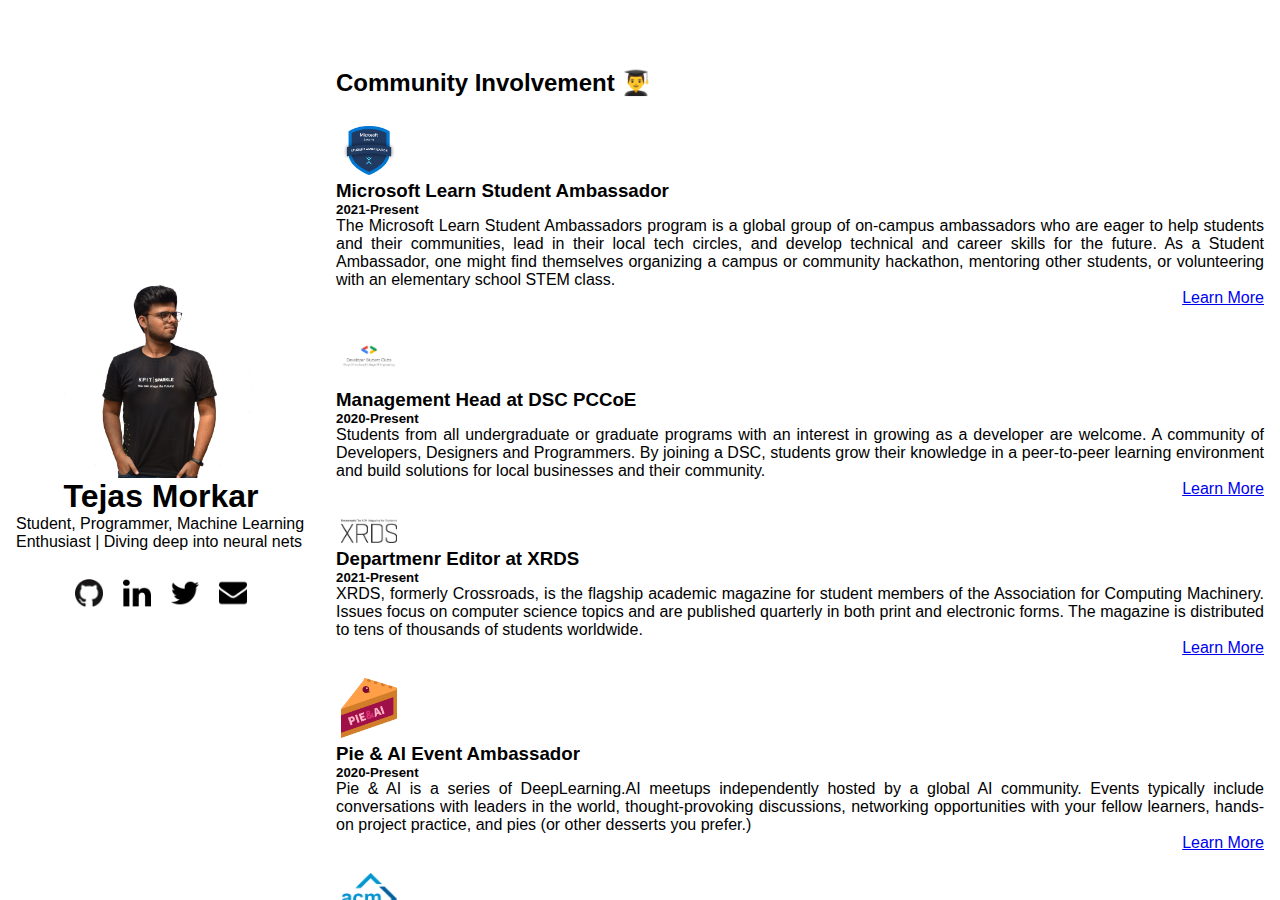
==== index.html @ 14076092 "Community involvment" ====
<!DOCTYPE html>
<html lang="en">
<head>
    <meta charset="UTF-8">
    <meta http-equiv="X-UA-Compatible" content="IE=edge">
    <meta name="viewport" content="width=device-width, initial-scale=1.0">
    <title>Tejas Morkar</title>
    <link rel="stylesheet" href="./style.css">
</head>
<body>
    <div id="main-container">
        <div id="left-container">
            <img id="main-image" src="./assets/Tejas Morkar.png" alt="My Photo">
            <h1>Tejas Morkar</h1>
            <p>
                Student, Programmer, Machine Learning Enthusiast | Diving deep into neural nets
            </p>
            <div id="icons">
                <a href="https://github.com/tejasmorkar" target="_blank" rel="noopener noreferrer">
                    <img class="icon-img" src="./assets/github-logo.png" alt="GitHub">
                </a>
                <a href="https://linkedin.com/in/tejasmorkar" target="_blank" rel="noopener noreferrer">
                    <img class="icon-img" src="./assets/linkedin-logo.png" alt="Linkedin">
                </a>
                <a href="https://twitter.com/TejasMorkar" target="_blank" rel="noopener noreferrer">
                    <img class="icon-img" src="./assets/twitter-logo.png" alt="Twitter">
                </a>
                <a href="mailto:tejasmorkar@gmail.com" target="_blank" rel="noopener noreferrer">
                    <img class="icon-img" src="./assets/email-logo.png" alt="Email">
                </a>
            </div>
            <hr id="main-hr">
        </div>
        <div id="right-container">
            <div id="community-involvement">
                <h2 class="title">Community Involvement 👨‍🎓</h2>
                <div class="community-involvement-container">
                    <img src="./assets/MSLearn_SA_badge_generic_rgb_300ppi.png" alt="Microsoft Learn Student Ambassador Program Badge">
                    <h3>Microsoft Learn Student Ambassador</h3>
                    <h5>2021-Present</h5>
                    <p>
                        The Microsoft Learn Student Ambassadors program is a global group of on-campus ambassadors who are eager to help students and their communities, lead in their local tech circles, and develop technical and career skills for the future. As a Student Ambassador, one might find themselves organizing a campus or community hackathon, mentoring other students, or volunteering with an elementary school STEM class. 
                    </p>
                        
                    <a href="https://studentambassadors.microsoft.com/" target="_blank" rel="noopener noreferrer">Learn More</a>
                </div>
                <div class="community-involvement-container">
                    <img src="./assets/DSC PCCoE Logo.png" alt="DSC PCCoE">
                    <h3>Management Head at DSC PCCoE</h3>
                    <h5>2020-Present</h5>
                    <p>
                        Students from all undergraduate or graduate programs with an interest in growing as a developer are welcome. A community of Developers, Designers and Programmers. By joining a DSC, students grow their knowledge in a peer-to-peer learning environment and build solutions for local businesses and their community.
                    </p>
                        
                    <a href="https://dscpccoe.tech/" target="_blank" rel="noopener noreferrer">Learn More</a>
                </div>
                <div class="community-involvement-container">
                    <img src="./assets/XRDS_logo_tagline_m.jpg" alt="XRDS Magazine">
                    <h3>Departmenr Editor at XRDS</h3>
                    <h5>2021-Present</h5>
                    <p>
                        XRDS, formerly Crossroads, is the flagship academic magazine for student members of the Association for Computing Machinery. Issues focus on computer science topics and are published quarterly in both print and electronic forms. The magazine is distributed to tens of thousands of students worldwide.
                    </p>
                        
                    <a href="https://xrds.acm.org/" target="_blank" rel="noopener noreferrer">Learn More</a>
                </div>
                <div class="community-involvement-container">
                    <img src="./assets/PIE&AI logo.png" alt="Pie & AI Logo">
                    <h3>Pie & AI Event Ambassador</h3>
                    <h5>2020-Present</h5>
                    <p>
                        Pie & AI is a series of DeepLearning.AI meetups independently hosted by a global AI community. Events typically include conversations with leaders in the world, thought-provoking discussions, networking opportunities with your fellow learners, hands-on project practice, and pies (or other desserts you prefer.)
                    </p>
                        
                    <a href="https://www.deeplearning.ai/events/" target="_blank" rel="noopener noreferrer">Learn More</a>
                </div>
                <div class="community-involvement-container">
                    <img src="./assets/PCCOE ACM Student Chapter Logo.png" alt="PCCoE ACM Logo">
                    <h3>Webmaster at PCCoE ACM Student Chapter</h3>
                    <h5>2019-Present</h5>
                    <p>
                        I am a webmaster at PCCOE ACM Student Chapter. The responsibilities include designing and development of the official website for the chapter, organizing technical events in the department, bringing new opportunities for the students in terms of projects, workshops, and seminars and handling all the digital functionalities of the chapter.
                    </p>
                        
                    <a href="https://pccoe.acm.org/" target="_blank" rel="noopener noreferrer">Learn More</a>
                </div>
            </div>
            <div class="title" id="projects">
                <h2>Sideline Projects 👨‍💻</h2>
            </div>
            <div class="title" id="articles">
                <h2>My Latest Articles ✍</h2>
            </div>
            <div id="misc">
                <h2 class="title">Misc 🤹‍♂️</h2>
                <ul>
                    <li>This website is highly inspired from <a href="https://karpathy.ai/" target="_blank" rel="noopener noreferrer">Andrej Karpathy's website</a> and is built using pure HTML & CSS without using any frameworks, encouraged by <a href="https://motherfuckingwebsite.com/" target="_blank" rel="noopener noreferrer">this satirical website</a>.</li>
                    <li>You can download my resume from <a href="https://drive.google.com/file/d/1g4NCb5Hgef4EAZTAg5w_Lf0x3GvP-Zes/view?usp=sharing" target="_blank" rel="noopener noreferrer">here</a>.</li>
                    <li>Social media icons on this website are made by <a href="https://www.flaticon.com/authors/dave-gandy" title="Dave Gandy">Dave Gandy</a> from <a href="https://www.flaticon.com/" title="Flaticon">www.flaticon.com</a>.</li>
                </ul>
            </div>
            <footer>
                Made with &hearts; by Tejas Morkar.
            </footer>
        </div>
    </div>
</body>
</html>
---- style.css ----
* {
    margin: 0%;
    padding: 0%;
    font-family: 'Segoe UI', Tahoma, Geneva, Verdana, sans-serif;
}

#main-container{
    display: grid;
    grid-template-columns: [firstL] 25vw [divider] 75vw [endL];
    grid-template-areas: "leftA rightA";
}

#left-container{
    grid-area: leftA;
    place-self: center;
    height: 100vh;

    display: flex;
    flex-direction: column;
    flex-wrap: wrap;
    justify-content: center;
    align-items: center;

    padding: 0vh 1em;
}

#main-image{
    height: 200px;
}

#icons {
    display: flex;
    flex-wrap: wrap;
    justify-content: center;
    align-items: center;
}

.icon-img {
    height: 28px;
    margin: 10px;
}

#main-hr{
    width: 100%;
    visibility: hidden;
}

#right-container{
    grid-area: rightA;
    height: 90vh;
    overflow-y: scroll;

    padding: 5vh 1em;
}

.title{
    margin: 1em 0px;
}

.community-involvement-container{
    margin: 1em 0px;
    display: flex;
    flex-direction: column;
}

.community-involvement-container > img{
    width: 56px;
    margin: 5px;
}

.community-involvement-container > p {
    text-align: justify;
}

.community-involvement-container > a {
    align-self: flex-end;
}

#misc > ul {
    list-style-position: inside; 
    padding-left: 0;
}

footer{
    margin: 2em 0px 0px 0px;
    width: 100%;
    text-align: center;
}

@media only screen and (max-width: 960px) {
    #main-container{
        display: flex;
        flex-direction: column;
        flex-wrap: wrap;
        justify-content: center;
    }

    #left-container{
        padding: 1em;
        height: auto;
    }

    #main-hr{
        visibility: visible;
    }

    #right-container{
        height: auto;
        overflow-y: auto;
    
        padding: 1em;
    }
}
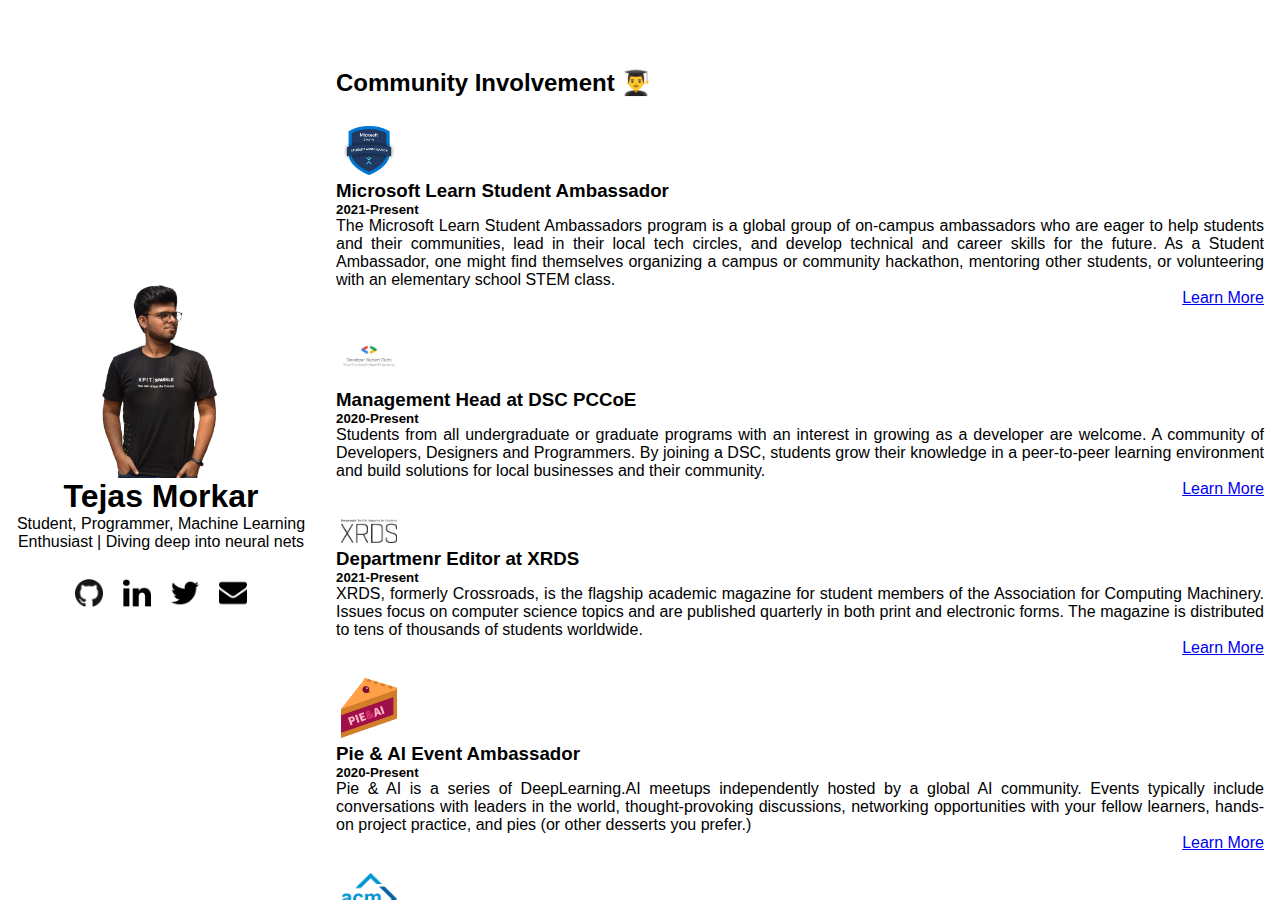
==== commit d92bb32a: "text align fix" ====
--- a/index.html
+++ b/index.html
@@ -17,16 +17,16 @@
             </p>
             <div id="icons">
                 <a href="https://github.com/tejasmorkar" target="_blank" rel="noopener noreferrer">
-                    <img class="icon-img" src="./assets/github-logo.png" alt="GitHub">
+                    <img class="icon-img" src="./assets/1.png" alt="GitHub">
                 </a>
                 <a href="https://linkedin.com/in/tejasmorkar" target="_blank" rel="noopener noreferrer">
-                    <img class="icon-img" src="./assets/linkedin-logo.png" alt="Linkedin">
+                    <img class="icon-img" src="./assets/2.png" alt="Linkedin">
                 </a>
                 <a href="https://twitter.com/TejasMorkar" target="_blank" rel="noopener noreferrer">
-                    <img class="icon-img" src="./assets/twitter-logo.png" alt="Twitter">
+                    <img class="icon-img" src="./assets/3.png" alt="Twitter">
                 </a>
                 <a href="mailto:tejasmorkar@gmail.com" target="_blank" rel="noopener noreferrer">
-                    <img class="icon-img" src="./assets/email-logo.png" alt="Email">
+                    <img class="icon-img" src="./assets/4.png" alt="Email">
                 </a>
             </div>
             <hr id="main-hr">
--- a/style.css
+++ b/style.css
@@ -26,6 +26,10 @@
 
 #main-image{
     height: 200px;
+}
+
+#left-container > p {
+    text-align: center;
 }
 
 #icons {
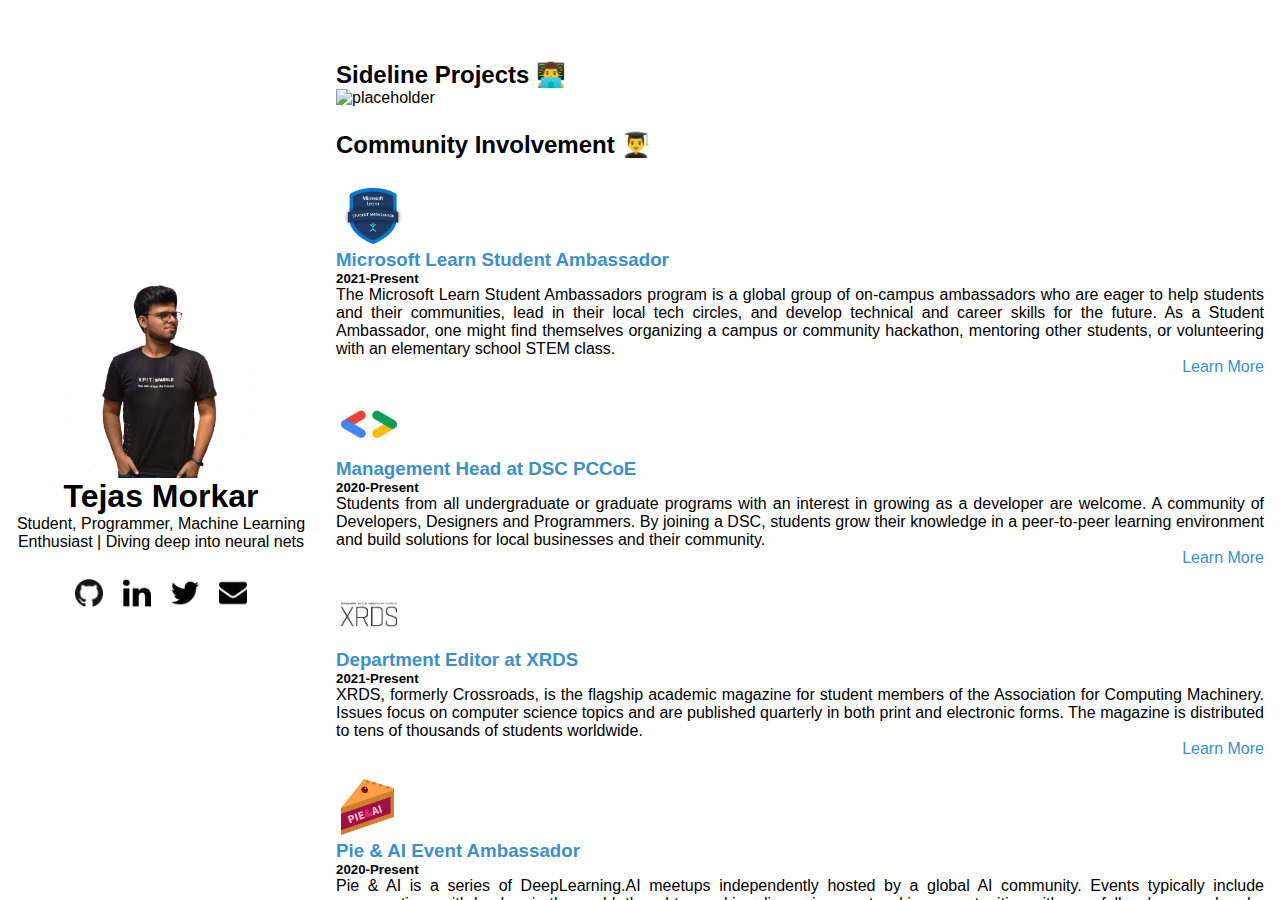
==== commit e3690b65: "event add" ====
--- a/index.html
+++ b/index.html
@@ -5,7 +5,25 @@
     <meta http-equiv="X-UA-Compatible" content="IE=edge">
     <meta name="viewport" content="width=device-width, initial-scale=1.0">
     <title>Tejas Morkar</title>
+    <meta name="title" content="Tejas Morkar">
+    <meta name="description" content="Tejas Morkar - Student, Programmer, Machine Learning Enthusiast | Diving deep into neural nets">
+    <meta name="keywords" content="Tejas, Morkar, tejasmorkar, student, developer, machine learning">
+    <meta name="author" content="Tejas Morkar">
     <link rel="stylesheet" href="./style.css">
+
+    <!-- Open Graph / Facebook -->
+    <meta property="og:type" content="website">
+    <meta property="og:url" content="https://tejasmorkar.codes/">
+    <meta property="og:title" content="Tejas Morkar">
+    <meta property="og:description" content="Tejas Morkar - Student, Programmer, Machine Learning Enthusiast | Diving deep into neural nets">
+    <meta property="og:image" content="https://tejasmorkar.codes/assets/SocialPreviews-tejasmorkar.png">
+
+    <!-- Twitter -->
+    <meta property="twitter:card" content="summary_large_image">
+    <meta property="twitter:url" content="https://tejasmorkar.codes/">
+    <meta property="twitter:title" content="Tejas Morkar">
+    <meta property="twitter:description" content="Tejas Morkar - Student, Programmer, Machine Learning Enthusiast | Diving deep into neural nets">
+    <meta property="twitter:image" content="https://tejasmorkar.codes/assets/SocialPreviews-tejasmorkar.png">
 </head>
 <body>
     <div id="main-container">
@@ -20,10 +38,10 @@
                     <img class="icon-img" src="./assets/1.png" alt="GitHub">
                 </a>
                 <a href="https://linkedin.com/in/tejasmorkar" target="_blank" rel="noopener noreferrer">
-                    <img class="icon-img" src="./assets/2.png" alt="Linkedin">
+                    <img class="icon-img" src="./assets/2.png" alt="Link">
                 </a>
                 <a href="https://twitter.com/TejasMorkar" target="_blank" rel="noopener noreferrer">
-                    <img class="icon-img" src="./assets/3.png" alt="Twitter">
+                    <img class="icon-img" src="./assets/3.png" alt="Link">
                 </a>
                 <a href="mailto:tejasmorkar@gmail.com" target="_blank" rel="noopener noreferrer">
                     <img class="icon-img" src="./assets/4.png" alt="Email">
@@ -32,6 +50,18 @@
             <hr id="main-hr">
         </div>
         <div id="right-container">
+            <div class="title" id="projects">
+                <h2>Sideline Projects 👨‍💻</h2>
+                <div class="project-container">
+                    <div class="left-project-container">
+
+                    </div>
+                    <div class="right-project-container">
+                        <img src="https://via.placeholder.com/150" alt="placeholder">
+                    </div>
+                </div>
+            </div>
+            
             <div id="community-involvement">
                 <h2 class="title">Community Involvement 👨‍🎓</h2>
                 <div class="community-involvement-container">
@@ -45,7 +75,7 @@
                     <a href="https://studentambassadors.microsoft.com/" target="_blank" rel="noopener noreferrer">Learn More</a>
                 </div>
                 <div class="community-involvement-container">
-                    <img src="./assets/DSC PCCoE Logo.png" alt="DSC PCCoE">
+                    <img src="./assets/dscpccoelogo.png" alt="DSC PCCoE">
                     <h3>Management Head at DSC PCCoE</h3>
                     <h5>2020-Present</h5>
                     <p>
@@ -56,12 +86,12 @@
                 </div>
                 <div class="community-involvement-container">
                     <img src="./assets/XRDS_logo_tagline_m.jpg" alt="XRDS Magazine">
-                    <h3>Departmenr Editor at XRDS</h3>
+                    <h3>Department Editor at XRDS</h3>
                     <h5>2021-Present</h5>
                     <p>
                         XRDS, formerly Crossroads, is the flagship academic magazine for student members of the Association for Computing Machinery. Issues focus on computer science topics and are published quarterly in both print and electronic forms. The magazine is distributed to tens of thousands of students worldwide.
                     </p>
-                        
+                    
                     <a href="https://xrds.acm.org/" target="_blank" rel="noopener noreferrer">Learn More</a>
                 </div>
                 <div class="community-involvement-container">
@@ -85,12 +115,11 @@
                     <a href="https://pccoe.acm.org/" target="_blank" rel="noopener noreferrer">Learn More</a>
                 </div>
             </div>
-            <div class="title" id="projects">
-                <h2>Sideline Projects 👨‍💻</h2>
-            </div>
+            
             <div class="title" id="articles">
                 <h2>My Latest Articles ✍</h2>
             </div>
+
             <div id="misc">
                 <h2 class="title">Misc 🤹‍♂️</h2>
                 <ul>
--- a/style.css
+++ b/style.css
@@ -2,6 +2,11 @@
     margin: 0%;
     padding: 0%;
     font-family: 'Segoe UI', Tahoma, Geneva, Verdana, sans-serif;
+}
+
+a{
+    text-decoration: none;
+    color: #3b8fcc;
 }
 
 #main-container{
@@ -22,6 +27,10 @@
     align-items: center;
 
     padding: 0vh 1em;
+}
+
+#left-container > h1{
+    /* color: #3b8fcc; */
 }
 
 #main-image{
@@ -59,6 +68,7 @@
 
 .title{
     margin: 1em 0px;
+    /* color: #3b8fcc; */
 }
 
 .community-involvement-container{
@@ -67,9 +77,14 @@
     flex-direction: column;
 }
 
+.community-involvement-container > h3 {
+    color: #3b8fcc;
+}
+
 .community-involvement-container > img{
-    width: 56px;
+    height: 56px;
     margin: 5px;
+    align-self: flex-start;
 }
 
 .community-involvement-container > p {
@@ -78,6 +93,10 @@
 
 .community-involvement-container > a {
     align-self: flex-end;
+}
+
+.project-container {
+    
 }
 
 #misc > ul {
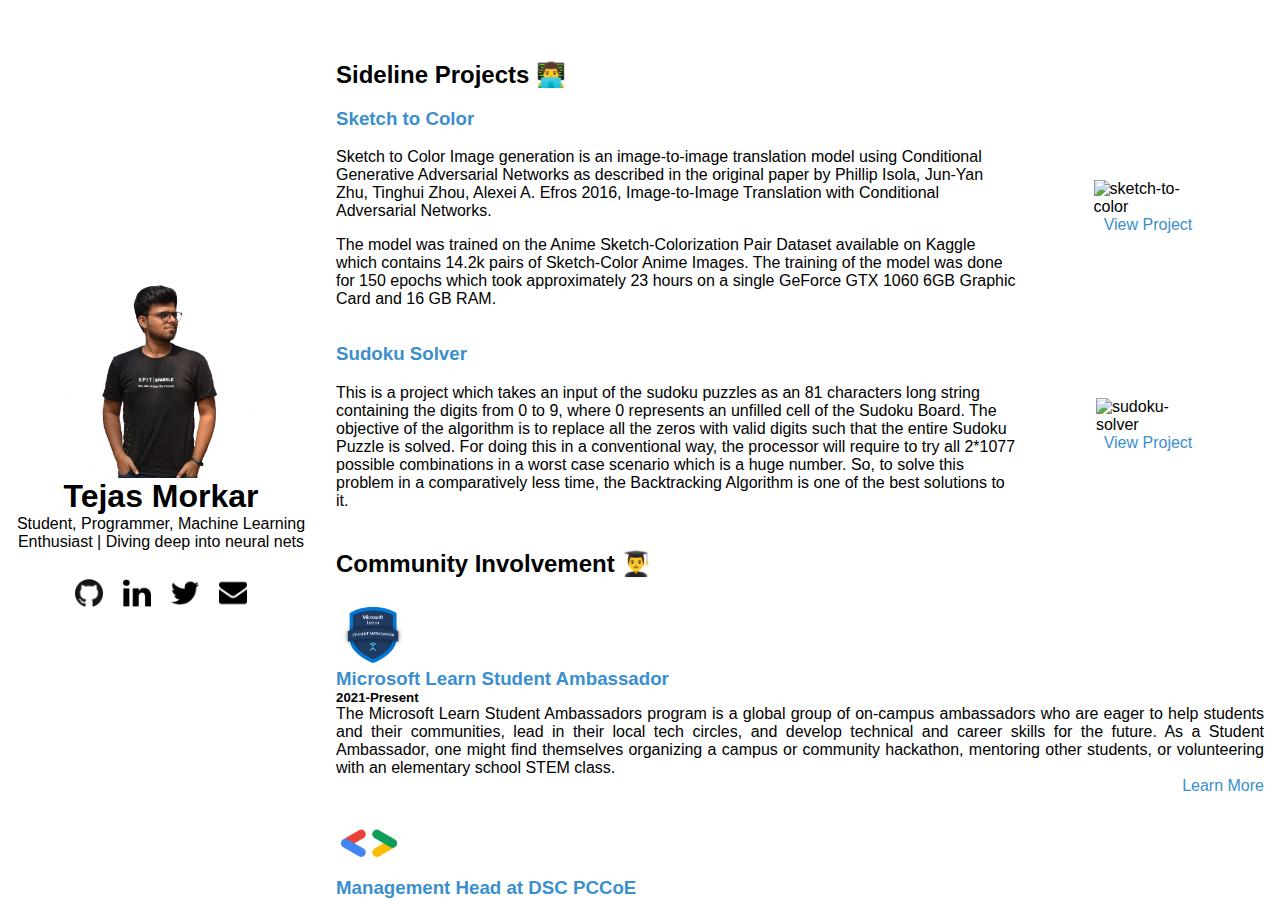
==== commit 6e4c6c22: "publishable" ====
--- a/index.html
+++ b/index.html
@@ -54,10 +54,33 @@
                 <h2>Sideline Projects 👨‍💻</h2>
                 <div class="project-container">
                     <div class="left-project-container">
-
+                        <h3>Sketch to Color</h3>
+                        <p>
+                            Sketch to Color Image generation is an image-to-image translation model using Conditional Generative Adversarial Networks as described in the original paper by Phillip Isola, Jun-Yan Zhu, Tinghui Zhou, Alexei A. Efros 2016, Image-to-Image Translation with Conditional Adversarial Networks.
+                        </p>
+                        <p>
+                            The model was trained on the Anime Sketch-Colorization Pair Dataset available on Kaggle which contains 14.2k pairs of Sketch-Color Anime Images. The training of the model was done for 150 epochs which took approximately 23 hours on a single GeForce GTX 1060 6GB Graphic Card and 16 GB RAM.
+                        </p>
                     </div>
                     <div class="right-project-container">
-                        <img src="https://via.placeholder.com/150" alt="placeholder">
+                        <img src="https://tejasmorkar.github.io/sketch-to-color/assets/outputs.gif" alt="sketch-to-color">
+                        <p>
+                            <a href="https://tejasmorkar.github.io/sketch-to-color/" target="_blank" rel="noopener noreferrer">View Project</a>
+                        </p>
+                    </div>
+                </div>
+                <div class="project-container">
+                    <div class="left-project-container">
+                        <h3>Sudoku Solver</h3>
+                        <p>
+                            This is a project which takes an input of the sudoku puzzles as an 81 characters long string containing the digits from 0 to 9, where 0 represents an unfilled cell of the Sudoku Board. The objective of the algorithm is to replace all the zeros with valid digits such that the entire Sudoku Puzzle is solved. For doing this in a conventional way, the processor will require to try all 2*1077 possible combinations in a worst case scenario which is a huge number. So, to solve this problem in a comparatively less time, the Backtracking Algorithm is one of the best solutions to it.
+                        </p>
+                    </div>
+                    <div class="right-project-container">
+                        <img src="https://tejasmorkar.github.io/sudoku-solver/assets/SudokuSolverUsingBacktrack.gif" alt="sudoku-solver">
+                        <p>
+                            <a href="https://tejasmorkar.github.io/sudoku-solver/" target="_blank" rel="noopener noreferrer">View Project</a>
+                        </p>
                     </div>
                 </div>
             </div>
@@ -117,13 +140,93 @@
             </div>
             
             <div class="title" id="articles">
-                <h2>My Latest Articles ✍</h2>
+                <h2>Presentations 👨‍🏫</h2>
+                <div class="presentation-container">
+                    <div class="left-presentation-container">
+                        <h3>End to End AI Discord Bot - Using NodeJs and Deploying to Azure App Services</h3>
+                        <h5>Date: 27th Mar, 2021</h5>
+                        <p>
+                            In this session, an AI enabled discord bot that uses a Text Toxicity Detection model to warn and flag unwanted messages on any discord server was built. The bot was built using the discord.js library and was deployed on Azure App Services to make the it available for all the discord servers. 
+                        </p>
+                    </div>
+                    <div class="right-presentation-container">
+                        <a href="./assets/presentations/end-to-end-ai-discord-bot.pdf" target="_blank" rel="noopener noreferrer">
+                            <img src="./assets/end-to-end-ai-discord-bot.png" alt="End to End AI Discord Bot">
+                        </a>
+                        <p>
+                            <a href="./assets/presentations/end-to-end-ai-discord-bot.pdf" target="_blank" rel="noopener noreferrer">Download Presentation</a>
+                        </p>
+                    </div>
+                </div>
+                <div class="presentation-container">
+                    <div class="left-presentation-container">
+                        <h3>Pie & AI: Pune - Intro to GANs</h3>
+                        <h5>Date: 17th Oct, 2020</h5>
+                        <p>
+                            Pie & AI is a series of DeepLearning.AI meetups independently hosted by community groups. This event is hosted by PCCoE ACM Student Chapter. Special thanks to their support!
+                        </p>
+                        <p>
+                            Pie & AI: Pune - Intro to GANs will be an event for beginners in the Machine Learning domain who want to know more about this beautiful idea of GANs. It will introduce the attendees to GANs, their various types, and use cases along with a proper understanding of its concept. The attendees will leave the event with better knowledge about it and a clear path of what can and cannot be done using GANs and will have a clear idea of where to start studying it.
+                        </p>
+                    </div>
+                    <div class="right-presentation-container">
+                        <a href="./assets/presentations/pie-ai-pune-intro-to-gans.pdf" target="_blank" rel="noopener noreferrer">
+                            <img src="./assets/intro-to-gans.png" alt="Intro to GANs">
+                        </a>
+                        <p>
+                            <a href="./assets/presentations/pie-ai-pune-intro-to-gans.pdf" target="_blank" rel="noopener noreferrer">Download Presentation</a>
+                        </p>
+                    </div>
+                </div>
+                <div class="presentation-container">
+                    <div class="left-presentation-container">
+                        <h3>Opensource - Why and How?</h3>
+                        <h5>Date: 20th Sep, 2020</h5>
+                        <p>
+                            This is a hands-on workshop for getting started with open-source collaborations. It was a part of DSC PCCoE event in partnership with PCCoE ACM Student Chapter.
+                        </p>
+                    </div>
+                    <div class="right-presentation-container">
+                        <a href="./assets/presentations/opensource-why-and-how.pdf" target="_blank" rel="noopener noreferrer">
+                            <img src="./assets/opensource-why-and-how.png" alt="Opensource - Why and How">
+                        </a>
+                        <p>
+                            <a href="./assets/presentations/opensource-why-and-how.pdf" target="_blank" rel="noopener noreferrer">Download Presentation</a>
+                        </p>
+                    </div>
+                </div>
+            </div>
+            
+            <div class="title" id="articles">
+                <h2>My Articles ✍</h2>
+                <ul>
+                    <li>
+                        <strong>Software is for Humans</strong>
+                        <p>Software is a set of instructions that a machine follows. But is that it? Is it just the task that we humans assign the machines to do or is it something more than that? <a href="https://medium.com/devscollab/software-is-for-humans-3f3d646b07d0" target="_blank" rel="noopener noreferrer">Read More...</a></p>
+                    </li>
+                    <li>
+                        <strong>Beginner-friendly resources for Machine Learning</strong>
+                        <p>Machine Learning is in a stage of booming and there is a lot of interesting research work going on. Everyone wants to understand it and break into AI for utilizing its power. Unfortunately, it is often perceived as a miraculous black box that takes some input data and gives out magical predictions but it has got so much more to it than that. Students and developers from various traits and fields want to start using Machine Learning in their projects but the important question is, “Where do I begin with Machine Learning?” <a href="https://towardsdatascience.com/beginner-friendly-resources-for-machine-learning-fd198f844dc3" target="_blank" rel="noopener noreferrer">Read More...</a></p>
+                    </li>
+                    <li>
+                        <strong>How to use Streamlit to deploy your ML models wrapped in beautiful Web Apps</strong>
+                        <p>Don’t waste your time learning Django or Flask and focus more on the Machine Learning part! <a href="https://towardsdatascience.com/how-to-use-streamlit-to-deploy-your-ml-models-wrapped-in-beautiful-web-apps-66e07c3dd525" target="_blank" rel="noopener noreferrer">Read More...</a></p>
+                    </li>
+                    <li>
+                        <strong>Sketch-to-Color Image Generation | GANs</strong>
+                        <p>Learning to Build a Model for Sketch-to-Color Image Generation using Conditional GANs. <a href="https://towardsdatascience.com/generative-adversarial-networks-gans-89ef35a60b69" target="_blank" rel="noopener noreferrer">Read More...</a></p>
+                    </li>
+                    <li>
+                        <strong>Generative Adversarial Networks | GANs</strong>
+                        <p>Understanding GANs in a Simpler way. Referring to GANs, Yann LeCun, the chief AI Scientist at Facebook and ACM Turing Award Laureate has publicly quoted that the Adversarial Training is, “The most interesting idea in the last 10 years in ML.” <a href="https://towardsdatascience.com/generative-adversarial-networks-gans-8fc303ad5fa1" target="_blank" rel="noopener noreferrer">Read More...</a></p>
+                    </li>
+                </ul>
             </div>
 
             <div id="misc">
                 <h2 class="title">Misc 🤹‍♂️</h2>
                 <ul>
-                    <li>This website is highly inspired from <a href="https://karpathy.ai/" target="_blank" rel="noopener noreferrer">Andrej Karpathy's website</a> and is built using pure HTML & CSS without using any frameworks, encouraged by <a href="https://motherfuckingwebsite.com/" target="_blank" rel="noopener noreferrer">this satirical website</a>.</li>
+                    <li>This website is highly inspired from Andrej Karpathy's website and is built using pure HTML & CSS without using any frameworks, encouraged by <a href="https://motherfuckingwebsite.com/" target="_blank" rel="noopener noreferrer">this satirical website</a>.</li>
                     <li>You can download my resume from <a href="https://drive.google.com/file/d/1g4NCb5Hgef4EAZTAg5w_Lf0x3GvP-Zes/view?usp=sharing" target="_blank" rel="noopener noreferrer">here</a>.</li>
                     <li>Social media icons on this website are made by <a href="https://www.flaticon.com/authors/dave-gandy" title="Dave Gandy">Dave Gandy</a> from <a href="https://www.flaticon.com/" title="Flaticon">www.flaticon.com</a>.</li>
                 </ul>
--- a/style.css
+++ b/style.css
@@ -96,7 +96,93 @@
 }
 
 .project-container {
-    
+    display: grid;
+    grid-template-columns: [firstPrL] 75% [dividerPr] 25% [endPrL];
+    grid-template-areas: "leftPrA rightPrA";
+}
+
+.left-project-container{
+    grid-area: leftPrA;
+}
+
+.left-project-container > h3 {
+    color: #3b8fcc;
+    margin: 1em 0px;
+}
+
+.left-project-container > p {
+    margin: 1em 1em 1em 0px;
+}
+
+.right-project-container{
+    grid-area: rightPrA;
+    place-self: center;
+
+    display: flex;
+    flex-direction: column;
+    justify-content: center;
+    align-items: center;
+}
+
+.right-project-container > img{
+    width: 90%;
+}
+
+.right-project-container > p {
+    text-align: center;
+}
+
+.presentation-container {
+    display: grid;
+    grid-template-columns: [firstPrL] 75% [dividerPr] 25% [endPrL];
+    grid-template-areas: "leftPrA rightPrA";
+}
+
+.left-presentation-container{
+    grid-area: leftPrA;
+}
+
+.left-presentation-container > h3 {
+    color: #3b8fcc;
+    margin: 1em 0px;
+}
+
+.left-presentation-container > p {
+    margin: 1em 1em 1em 0px;
+}
+
+.right-presentation-container{
+    grid-area: rightPrA;
+    place-self: center;
+
+    display: flex;
+    flex-direction: column;
+    justify-content: center;
+    align-items: center;
+}
+
+.right-presentation-container > a{
+    display: flex;
+    flex-direction: column;
+    justify-content: center;
+    align-items: center;
+}
+
+.right-presentation-container > a > img{
+    width: 90%;
+}
+
+.right-presentation-container > p {
+    text-align: center;
+}
+
+#articles > ul {
+    list-style-position: inside; 
+    padding-left: 0;
+}
+
+#articles > ul > li {
+    margin: 1em 0px;
 }
 
 #misc > ul {
@@ -133,4 +219,18 @@
     
         padding: 1em;
     }
-}
+
+    .project-container {
+        display: flex;
+        flex-direction: column;
+        flex-wrap: wrap;
+        justify-content: center;
+    }
+
+    .presentation-container {
+        display: flex;
+        flex-direction: column;
+        flex-wrap: wrap;
+        justify-content: center;
+    }
+}
